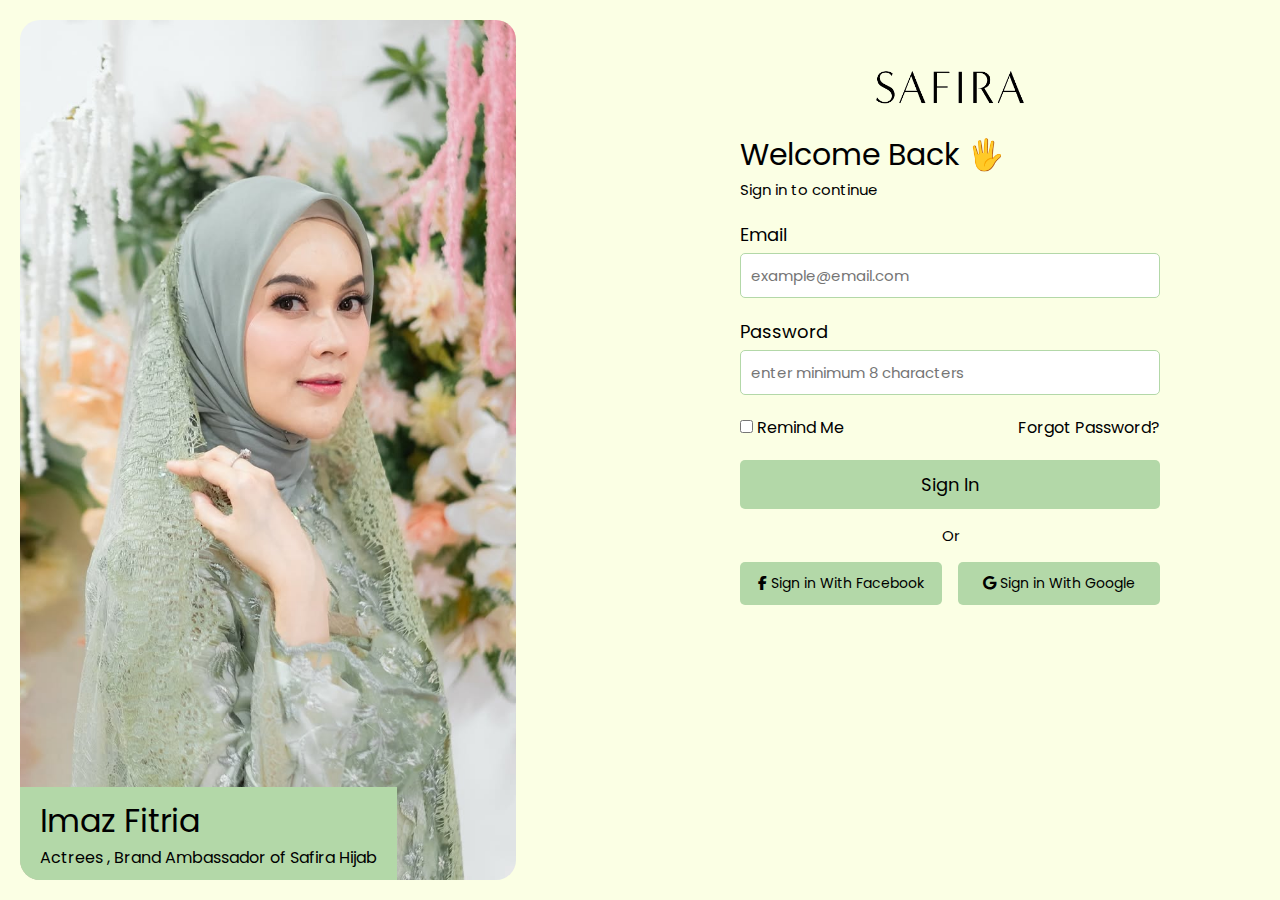
==== login.html @ f88a2e08 "login updates" ====
<!DOCTYPE html>
<html lang="en">
<head>
    <meta charset="UTF-8">
    <meta name="viewport" content="width=device-width, initial-scale=1.0">
    <title>Safira Hijab - Login</title>
    <!-- Login CSS Links -->
    <link rel="stylesheet" href="login-style.css">
    <!-- Google Fonts -->
    <link rel="preconnect" href="https://fonts.googleapis.com" />
    <link rel="preconnect" href="https://fonts.gstatic.com" crossorigin />
    <link
      href="https://fonts.googleapis.com/css2?family=Poppins:ital,wght@0,100;0,200;0,300;0,400;0,500;0,600;0,700;0,800;0,900;1,100;1,200;1,300;1,400;1,500;1,600;1,700;1,800;1,900&display=swap"
      rel="stylesheet"
    />
    <!-- Font Awesome -->
    <link
      rel="stylesheet"
      href="https://cdnjs.cloudflare.com/ajax/libs/font-awesome/6.7.2/css/all.min.css"
    />
</head>
<body>
    <!-- Safira Hijab Login Picture -->
    <div class="login-half-picture">
        <img src="/img/Imaz Fitria.jpeg" alt="">

        <div class="login-picture-text">
            <h1>Imaz Fitria</h1>
            <p>Actrees , Brand Ambassador of Safira Hijab</p>
        </div>
    </div>
    
    <!-- Safira Hijab Login Form -->
    <div class="login-half-form">
        <div class="login-header">
            <img src="/img/safira Logo footer.png" alt="">
                <div class="login-header-text">
                    <h1>Welcome Back 🖐</h1>
                    <p>Sign in to continue</p>
                </div>
        </div>

        <form action="">
            <div class="login-form-group">
                <label for="email">Email</label>
                <input type="email" id="email" name="email" 
                placeholder="example@email.com">
            </div>

            <div class="login-form-group">
                <label for="password">Password</label>
                <input type="password" id="password" name="password" 
                placeholder="enter minimum 8 characters">
            </div>
        </form>

        <div class="login-form-group">
            <div class="remind-me-and-forgot-password">
                <div class="remind-me">
                    <input type="checkbox" name="reminder" id="">
                    <label for="reminder">Remind Me</label>
                </div>
                <a href="#">Forgot Password?</a>
            </div>

            <div class="login-button">
                <button type="submit">Sign In</button>

                <div class="login-social-media">
                    <p>Or</p>
                    <div class="social-media-icons">
                        <button type="button"><i class="fab fa-facebook-f"></i> Sign in With Facebook</button>
                        <button type="button"><i class="fab fa-google"></i> Sign in With Google</button>
                    </div>
                </div>
            </div>
        </div>
    </div>
</body>
</html>
---- login-style.css ----
* {
    margin: 0;
    padding: 0;
    box-sizing: border-box;
    font-family: 'Poppins', sans-serif;
}

/* Body */
body {
    display: flex;
    height: 100vh;
    background: #FBFFE4;
    padding: 20px;
}

/* Login Picture */
.login-half-picture {
    width: 50%;
    height: 100%;
}

.login-half-picture img {
    width: 80%;
    height: 100%;
    object-fit: cover;
    border-radius: 20px;
    position: relative;
}

.login-half-picture .login-picture-text {
    transform: translateY(-100px) translateX(0);
    position: absolute;
    background: #B3D8A8;
    padding: 10px 20px;
    border-bottom-left-radius: 20px;
}

.login-half-picture .login-picture-text h1 {
    font-weight: 400;
}

/* Login Form */
.login-half-form {
    width: 50%;
    height: 100%;
    padding: 50px 100px;
}

.login-header {
    text-align: center;
    margin-bottom: 20px;
}

.login-header img {
    width: 150px;
}

.login-header-text {
    text-align: left;
    margin-block: 20px;
    font-size: 15px;
}

.login-header-text h1 {
    font-weight: 400;
}

/* Login Form Section */
form .login-form-group {
    display: flex;
    flex-direction: column;
    margin-bottom: 20px;
}

form .login-form-group label {
    font-size: 18px;
    margin-bottom: 5px;
}

form .login-form-group input {
    padding: 10px;
    border: 1px solid #B3D8A8;
    border-radius: 5px;
    font-size: 15px;
}

.login-form-group .remind-me-and-forgot-password {
    display: flex;
    justify-content: space-between;
    margin-top: 10px;
}

.login-form-group .remind-me-and-forgot-password a {
    text-decoration: none;
    color: #000;
}

.login-form-group .remind-me-and-forgot-password a:hover {
    text-decoration: underline;
    color: blue;
}

.login-form-group .login-button  {
    margin-top: 20px;
    text-align: center;
}

.login-form-group .login-button button[type="submit"] {
    padding: 10px 20px;
    border: none;
    border-radius: 5px;
    background: #B3D8A8;
    border: 1px solid transparent;
    font-size: 18px;
    cursor: pointer;
    width: 100%;
    margin-bottom: 15px;
    transition: all 0.3s ease;
}

.login-form-group .login-button button[type="submit"]:hover {
    background: transparent;
    border: 1px solid #B3D8A8;
}

.login-form-group .login-button p {
    font-size: 15px;
    margin-bottom: 15px;
}

.login-form-group .login-button .login-social-media 
.social-media-icons {
    display: flex;
    justify-content: space-between;
    gap: 4%;
}

.login-form-group .login-button .login-social-media 
.social-media-icons button{
    padding: 10px;
    border: none;
    border-radius: 5px;
    background: #B3D8A8;
    border: 1px solid transparent;
    font-size: 14px;
    cursor: pointer;
    width: 48%;
    margin-bottom: 15px;
    transition: all 0.3s ease;
}

.login-form-group .login-button .login-social-media
.social-media-icons button:hover {
    background: transparent;
    border: 1px solid #B3D8A8;
}
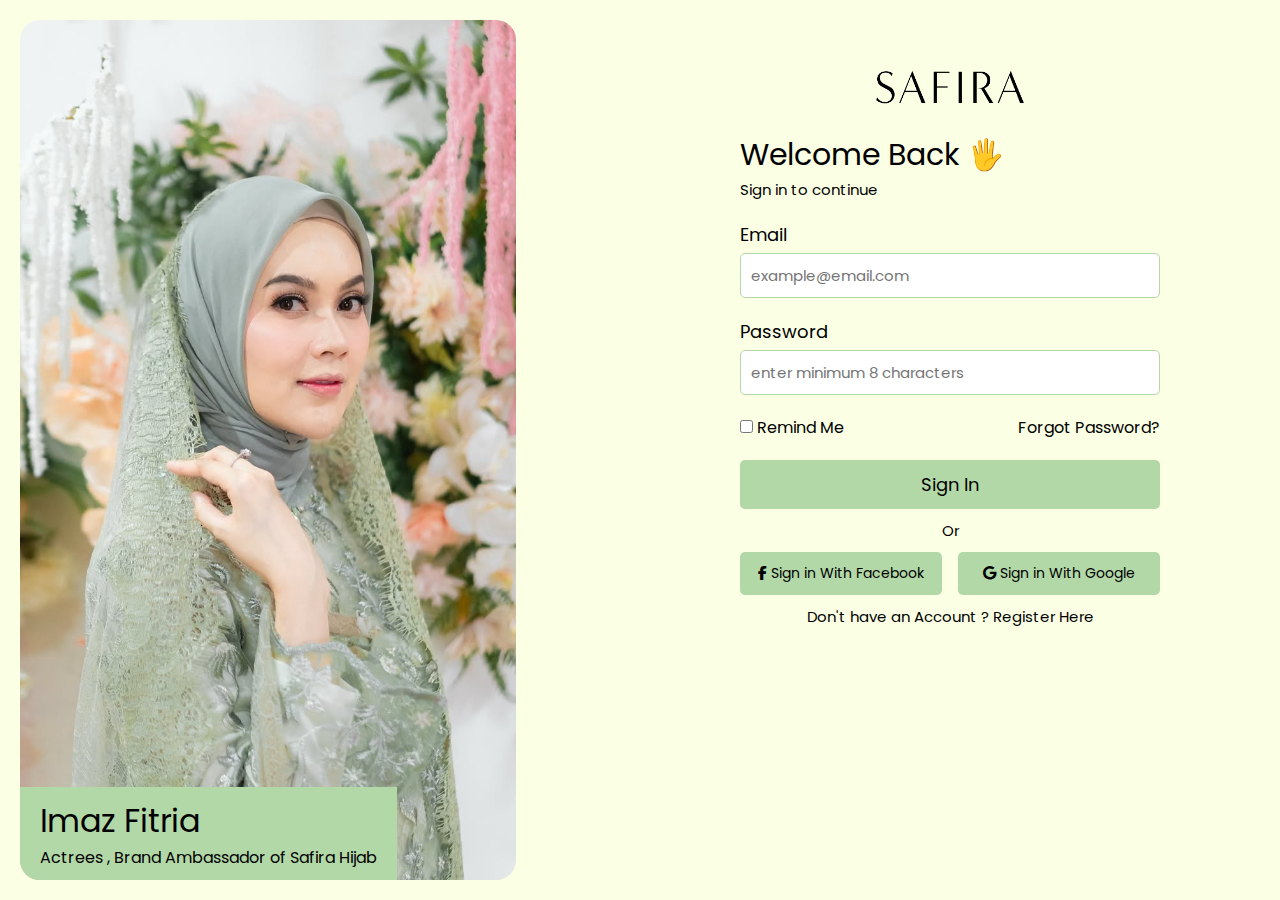
==== commit f48ff308: "Register and Login Update" ====
--- a/login.html
+++ b/login.html
@@ -73,6 +73,8 @@
                         <button type="button"><i class="fab fa-google"></i> Sign in With Google</button>
                     </div>
                 </div>
+
+                <p>Don't have an Account ? <a href="register.html">Register Here</a></p>
             </div>
         </div>
     </div>
--- a/login-style.css
+++ b/login-style.css
@@ -114,7 +114,7 @@
     font-size: 18px;
     cursor: pointer;
     width: 100%;
-    margin-bottom: 15px;
+    margin-bottom: 10px;
     transition: all 0.3s ease;
 }
 
@@ -125,7 +125,7 @@
 
 .login-form-group .login-button p {
     font-size: 15px;
-    margin-bottom: 15px;
+    margin-bottom: 10px;
 }
 
 .login-form-group .login-button .login-social-media 
@@ -144,13 +144,23 @@
     border: 1px solid transparent;
     font-size: 14px;
     cursor: pointer;
+    transition: all 0.3s ease;
     width: 48%;
-    margin-bottom: 15px;
-    transition: all 0.3s ease;
+    margin-bottom: 10px;
 }
 
 .login-form-group .login-button .login-social-media
 .social-media-icons button:hover {
     background: transparent;
     border: 1px solid #B3D8A8;
+}
+
+.login-form-group .login-button p a {
+    text-decoration: none;
+    color: #000;
+}
+
+.login-form-group .login-button p a:hover {
+    text-decoration: underline;
+    color: blue;
 }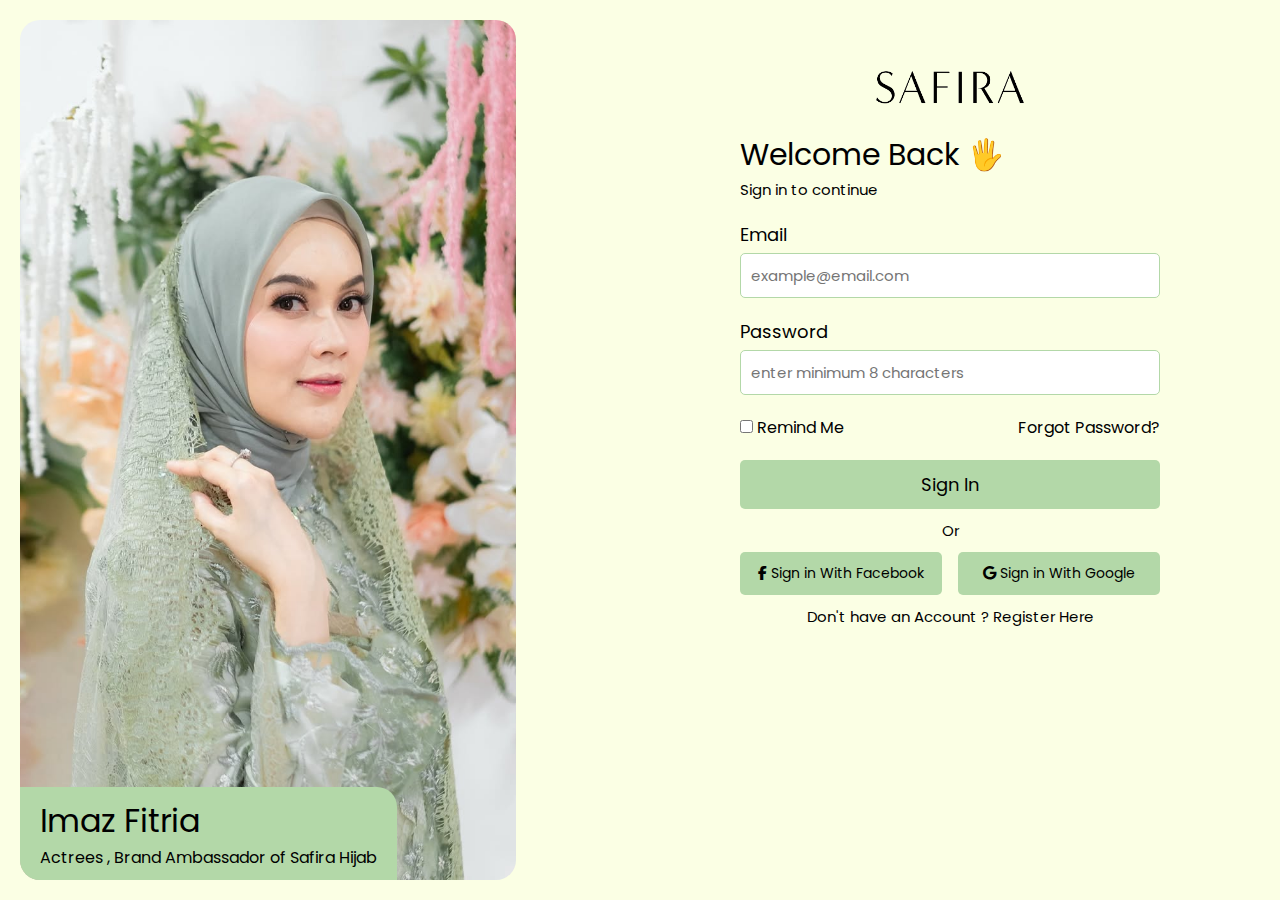
==== commit dee6eeb5: "Enhance login and register pages with style adjustments and link updates" ====
--- a/login.html
+++ b/login.html
@@ -74,7 +74,7 @@
                     </div>
                 </div>
 
-                <p>Don't have an Account ? <a href="register.html">Register Here</a></p>
+                <p>Don't have an Account ? <a href="register.html" target="_blank">Register Here</a></p>
             </div>
         </div>
     </div>
--- a/login-style.css
+++ b/login-style.css
@@ -33,6 +33,7 @@
     background: #B3D8A8;
     padding: 10px 20px;
     border-bottom-left-radius: 20px;
+    border-top-right-radius: 20px;
 }
 
 .login-half-picture .login-picture-text h1 {
